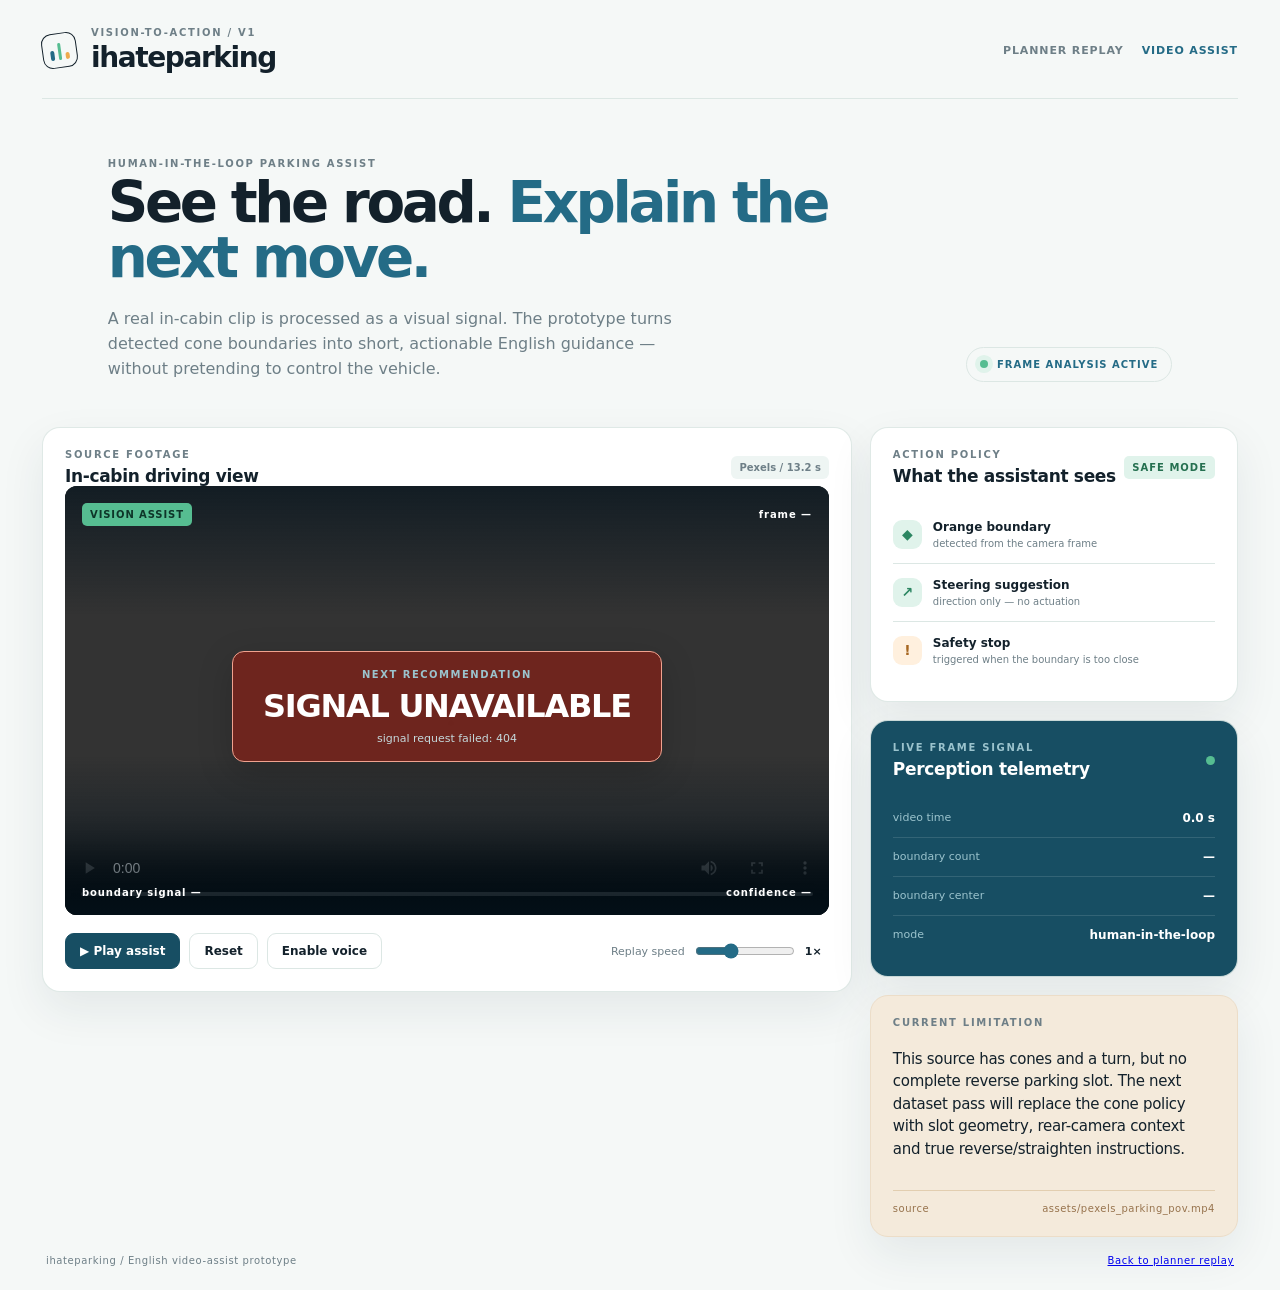
==== web/assist.html @ 02ad411f "feat: add english real-footage video assist" ====
<!doctype html>
<html lang="en">
<head>
  <meta charset="utf-8" />
  <meta name="viewport" content="width=device-width, initial-scale=1" />
  <title>ihateparking — Video Assist</title>
  <link rel="stylesheet" href="./styles.css" />
  <link rel="stylesheet" href="./assist.css" />
</head>
<body>
  <main class="app-shell">
    <header class="topbar">
      <div class="brand-lockup"><div class="brand-mark" aria-hidden="true"><span></span><span></span><span></span></div><div><p class="eyebrow">VISION-TO-ACTION / V1</p><h1>ihateparking</h1></div></div>
      <nav class="assist-nav"><a href="./">Planner replay</a><span class="active">Video assist</span></nav>
    </header>

    <section class="assist-hero"><div><p class="eyebrow">HUMAN-IN-THE-LOOP PARKING ASSIST</p><h2>See the road. <em>Explain the next move.</em></h2><p class="lede">A real in-cabin clip is processed as a visual signal. The prototype turns detected cone boundaries into short, actionable English guidance — without pretending to control the vehicle.</p></div><div class="assist-pill"><span class="live-dot"></span><strong>FRAME ANALYSIS ACTIVE</strong></div></section>

    <section class="assist-workspace">
      <div class="video-panel panel">
        <div class="panel-head"><div><p class="eyebrow">SOURCE FOOTAGE</p><h3>In-cabin driving view</h3></div><span class="source-chip">Pexels / 13.2 s</span></div>
        <div class="video-stage"><video id="source-video" controls playsinline preload="metadata" src="../assets/pexels_parking_pov.mp4"></video><canvas id="vision-boxes" aria-hidden="true"></canvas><div class="vision-overlay"><div class="overlay-top"><span class="vision-tag">VISION ASSIST</span><span id="frame-counter">frame —</span></div><div id="instruction-card" class="instruction-card"><small>NEXT RECOMMENDATION</small><strong id="instruction">Loading signal…</strong><span id="instruction-reason">Waiting for the first analyzed frame</span></div><div class="overlay-bottom"><span id="boundary-readout">boundary signal —</span><span id="confidence-readout">confidence —</span></div></div></div>
        <div class="video-controls"><button id="analyze-button" class="primary">▶ Play assist</button><button id="reset-video-button">Reset</button><button id="voice-button">Enable voice</button><label class="assist-speed">Replay speed <input id="assist-speed-slider" type="range" min="0.5" max="2" step="0.5" value="1" /><output id="assist-speed-value">1×</output></label></div>
      </div>

      <aside class="side-stack">
        <section class="panel instruction-panel"><div class="panel-head compact"><div><p class="eyebrow">ACTION POLICY</p><h3>What the assistant sees</h3></div><span class="badge good">SAFE MODE</span></div><div class="policy-line"><span class="policy-icon cone"></span><div><strong>Orange boundary</strong><small>detected from the camera frame</small></div></div><div class="policy-line"><span class="policy-icon steer"></span><div><strong>Steering suggestion</strong><small>direction only — no actuation</small></div></div><div class="policy-line"><span class="policy-icon stop"></span><div><strong>Safety stop</strong><small>triggered when the boundary is too close</small></div></div></section>
        <section class="panel signal-panel"><div class="panel-head compact"><div><p class="eyebrow">LIVE FRAME SIGNAL</p><h3>Perception telemetry</h3></div><span class="pulse"></span></div><div class="signal-row"><span>video time</span><strong id="assist-time">0.0 s</strong></div><div class="signal-row"><span>boundary count</span><strong id="boundary-count">—</strong></div><div class="signal-row"><span>boundary center</span><strong id="boundary-center">—</strong></div><div class="signal-row"><span>mode</span><strong>human-in-the-loop</strong></div></section>
        <section class="panel note-panel"><p class="eyebrow">CURRENT LIMITATION</p><p>This source has cones and a turn, but no complete reverse parking slot. The next dataset pass will replace the cone policy with slot geometry, rear-camera context and true reverse/straighten instructions.</p><div class="stack-label"><span>source</span><span>assets/pexels_parking_pov.mp4</span></div></section>
      </aside>
    </section>
    <footer class="footer"><span>ihateparking / English video-assist prototype</span><a href="./">Back to planner replay</a></footer>
  </main>
  <script src="./assist.js"></script>
</body>
</html>
---- web/styles.css ----
:root {
  --ink: #13212b;
  --muted: #6e7f87;
  --line: #dce7e4;
  --paper: #f5f8f7;
  --panel: #ffffff;
  --blue: #246b86;
  --blue-deep: #174e63;
  --mint: #56bd91;
  --mint-soft: #e0f3eb;
  --amber: #edaa4e;
  --red: #df705e;
  --shadow: 0 18px 45px rgba(24, 53, 61, .08);
}
* { box-sizing: border-box; }
body { margin: 0; color: var(--ink); background: var(--paper); font-family: Inter, ui-sans-serif, system-ui, -apple-system, BlinkMacSystemFont, "Segoe UI", sans-serif; }
.app-shell { max-width: 1480px; margin: 0 auto; padding: 28px 42px 24px; }
.topbar, .panel-head, .controls, .timeline-labels, .footer, .signal-row, .stack-label { display: flex; align-items: center; justify-content: space-between; }
.topbar { padding-bottom: 26px; border-bottom: 1px solid var(--line); }
.brand-lockup { display: flex; align-items: center; gap: 14px; }
.brand-mark { width: 35px; height: 35px; display: flex; gap: 4px; align-items: end; padding: 7px; border: 1px solid var(--ink); border-radius: 10px; transform: rotate(-8deg); }
.brand-mark span { width: 5px; background: var(--blue); border-radius: 4px; }
.brand-mark span:nth-child(1) { height: 10px; } .brand-mark span:nth-child(2) { height: 17px; background: var(--mint); } .brand-mark span:nth-child(3) { height: 7px; background: var(--amber); }
.eyebrow { margin: 0 0 6px; font-size: 10px; line-height: 1; letter-spacing: .17em; font-weight: 800; color: var(--muted); }
h1, h2, h3, p { margin-top: 0; } h1 { margin: 0; font-size: 28px; line-height: 1; letter-spacing: -.05em; } h2 { margin: 0; font-size: clamp(34px, 4.4vw, 66px); max-width: 760px; line-height: .98; letter-spacing: -.06em; font-weight: 700; } h2 em { color: var(--blue); font-style: normal; } h3 { margin: 0; font-size: 17px; letter-spacing: -.02em; }
.run-state { display: flex; align-items: center; gap: 9px; font-size: 11px; letter-spacing: .1em; font-weight: 800; color: var(--blue); }
.status-dot, .pulse { width: 9px; height: 9px; border-radius: 50%; background: var(--mint); box-shadow: 0 0 0 5px var(--mint-soft); } .pulse { box-shadow: none; animation: pulse 1.6s infinite; } @keyframes pulse { 50% { opacity: .3; transform: scale(.8); } }
.hero-copy { padding: 62px 5.5% 48px; display: flex; align-items: end; justify-content: space-between; gap: 40px; } .lede { max-width: 570px; margin: 22px 0 0; font-size: 16px; line-height: 1.55; color: var(--muted); } .hero-tag { min-width: 180px; padding-bottom: 8px; border-bottom: 2px solid var(--ink); display: flex; justify-content: space-between; font-size: 11px; letter-spacing: .1em; } .hero-tag span { color: var(--amber); font-size: 18px; }
.workspace { display: grid; grid-template-columns: minmax(0, 1.68fr) minmax(310px, .72fr); gap: 18px; align-items: start; }
.panel { background: var(--panel); border: 1px solid rgba(220,231,228,.9); border-radius: 18px; box-shadow: var(--shadow); } .visual-panel { padding: 22px; } .side-stack { display: grid; gap: 18px; } .metric-panel, .signal-panel, .note-panel { padding: 22px; } .compact { margin-bottom: 20px; }
.legend { display: flex; gap: 13px; color: var(--muted); font-size: 11px; } .legend span { display: flex; align-items: center; gap: 5px; } .swatch { display: inline-block; width: 16px; height: 3px; border-radius: 2px; } .swatch.plan { background: var(--amber); border-top: 1px dashed var(--amber); } .swatch.trace { background: var(--blue); }
.canvas-wrap { position: relative; min-height: 520px; background: #eff4f2; border-radius: 12px; overflow: hidden; border: 1px solid var(--line); } canvas { display: block; width: 100%; height: 520px; } .loading { position: absolute; inset: 0; display: grid; place-items: center; color: var(--muted); font-size: 13px; background: rgba(239,244,242,.9); } .loading.hidden { display: none; }
.timeline { margin: 18px 2px 0; } .timeline-track { position: relative; height: 5px; background: #e4ece9; border-radius: 5px; } #timeline-fill { height: 100%; width: 0; background: var(--blue); border-radius: 5px; } #timeline-thumb { position: absolute; top: 50%; left: 0; width: 13px; height: 13px; border-radius: 50%; transform: translate(-50%, -50%); background: var(--amber); border: 3px solid white; box-shadow: 0 1px 5px rgba(19,33,43,.2); } .timeline-labels { margin-top: 8px; font-size: 11px; color: var(--muted); }
.controls { margin-top: 20px; gap: 9px; justify-content: start; } button { border: 1px solid var(--line); border-radius: 9px; background: white; padding: 10px 14px; color: var(--ink); font: inherit; font-size: 12px; font-weight: 800; cursor: pointer; transition: transform .15s, background .15s, border-color .15s; } button:hover { transform: translateY(-1px); border-color: var(--blue); } button.primary { color: white; background: var(--blue-deep); border-color: var(--blue-deep); } .play-icon { margin-right: 5px; } .speed-control { margin-left: auto; display: flex; align-items: center; gap: 9px; color: var(--muted); font-size: 11px; } input[type=range] { accent-color: var(--blue); width: 100px; } output { width: 24px; color: var(--ink); font-weight: 800; }
.badge { padding: 6px 8px; border-radius: 5px; font-size: 10px; letter-spacing: .1em; font-weight: 900; } .badge.good { background: var(--mint-soft); color: #257050; } .badge.warn { background: #fff0de; color: #a66620; }
.metric-grid { display: grid; grid-template-columns: 1fr 1fr; gap: 10px; } .metric { padding: 14px 12px 12px; background: #f7faf9; border: 1px solid #edf2f0; border-radius: 10px; } .metric span, .metric small { display: block; color: var(--muted); font-size: 10px; } .metric strong { display: block; margin: 7px 0 4px; font-size: 15px; letter-spacing: -.02em; } .metric small { font-size: 10px; }
.signal-panel { background: var(--blue-deep); color: white; } .signal-panel .eyebrow, .signal-panel .signal-row span { color: #9bc3cd; } .signal-row { padding: 12px 0; border-bottom: 1px solid rgba(255,255,255,.12); font-size: 11px; } .signal-row:last-child { border-bottom: 0; } .signal-row strong { font-variant-numeric: tabular-nums; font-size: 12px; color: #fff; }
.note-panel { background: #f4eadb; border-color: #ecddc8; } .note-panel > p:not(.eyebrow) { margin: 20px 0 30px; line-height: 1.5; font-size: 15px; letter-spacing: -.02em; } .note-panel strong { color: var(--blue-deep); } .stack-label { padding-top: 12px; border-top: 1px solid #e2ceb0; color: #97734d; font-size: 10px; letter-spacing: .05em; }
.footer { margin-top: 18px; padding: 0 4px; color: var(--muted); font-size: 10px; letter-spacing: .06em; }
@media (max-width: 980px) { .app-shell { padding: 20px; } .hero-copy { padding: 44px 0 34px; } .workspace { grid-template-columns: 1fr; } .canvas-wrap, canvas { min-height: 430px; height: 430px; } }
@media (max-width: 580px) { .hero-copy { display: block; } .hero-tag { margin-top: 25px; } .legend { display: none; } .controls { flex-wrap: wrap; } .speed-control { width: 100%; margin-left: 0; margin-top: 8px; } }
---- web/assist.css ----
.assist-nav { display: flex; align-items: center; gap: 18px; color: var(--muted); font-size: 11px; font-weight: 800; letter-spacing: .08em; text-transform: uppercase; } .assist-nav a { color: var(--muted); text-decoration: none; } .assist-nav .active { color: var(--blue); }
.assist-hero { padding: 60px 5.5% 45px; display: flex; align-items: end; justify-content: space-between; gap: 35px; } .assist-pill { display: flex; align-items: center; gap: 9px; padding: 11px 13px; border: 1px solid var(--line); border-radius: 100px; color: var(--blue); font-size: 10px; letter-spacing: .1em; white-space: nowrap; } .live-dot { width: 8px; height: 8px; background: var(--mint); border-radius: 50%; box-shadow: 0 0 0 5px var(--mint-soft); }
.assist-workspace { display: grid; grid-template-columns: minmax(0, 1.65fr) minmax(310px, .75fr); gap: 18px; align-items: start; } .video-panel { padding: 22px; } .source-chip { padding: 6px 8px; border-radius: 6px; background: #eef5f3; color: var(--muted); font-size: 10px; font-weight: 800; }
.video-stage { position: relative; overflow: hidden; background: #10202b; border-radius: 12px; aspect-ratio: 16 / 9; } #source-video { display: block; width: 100%; height: 100%; object-fit: cover; } #vision-boxes { position: absolute; inset: 0; width: 100%; height: 100%; pointer-events: none; } .vision-overlay { pointer-events: none; position: absolute; inset: 0; padding: 17px; display: flex; flex-direction: column; justify-content: space-between; background: linear-gradient(180deg, rgba(4,19,29,.68), transparent 30%, transparent 63%, rgba(4,19,29,.8)); color: white; } .overlay-top, .overlay-bottom { display: flex; align-items: center; justify-content: space-between; font-size: 10px; letter-spacing: .09em; font-weight: 800; } .vision-tag { padding: 6px 8px; background: var(--mint); color: #0e3528; border-radius: 5px; } .instruction-card { align-self: center; min-width: min(80%, 430px); padding: 17px 20px 16px; border: 1px solid rgba(255,255,255,.35); border-radius: 12px; background: rgba(15,45,58,.84); backdrop-filter: blur(6px); text-align: center; box-shadow: 0 10px 35px rgba(0,0,0,.18); } .instruction-card small { display: block; margin-bottom: 7px; color: #9bc3cd; font-size: 10px; letter-spacing: .15em; font-weight: 800; } .instruction-card strong { display: block; font-size: clamp(20px, 3vw, 32px); letter-spacing: -.04em; } .instruction-card span { display: block; margin-top: 7px; color: #c5d9dc; font-size: 11px; } .instruction-card.stop { background: rgba(116,36,29,.92); border-color: #f0a28f; } .instruction-card.turn { background: rgba(26,72,91,.92); }
.video-controls { display: flex; align-items: center; gap: 9px; margin-top: 18px; } .assist-speed { margin-left: auto; display: flex; align-items: center; gap: 8px; color: var(--muted); font-size: 11px; } .assist-speed input { accent-color: var(--blue); width: 100px; }
.instruction-panel { padding: 22px; } .policy-line { display: flex; gap: 11px; align-items: center; padding: 14px 0; border-bottom: 1px solid var(--line); } .policy-line:last-child { border-bottom: 0; } .policy-line strong, .policy-line small { display: block; } .policy-line strong { font-size: 12px; } .policy-line small { margin-top: 4px; color: var(--muted); font-size: 10px; } .policy-icon { width: 29px; height: 29px; display: grid; place-items: center; border-radius: 9px; background: var(--mint-soft); } .policy-icon::after { color: #2c8662; font-size: 14px; font-weight: 900; } .policy-icon.cone::after { content: '◆'; } .policy-icon.steer::after { content: '↗'; } .policy-icon.stop { background: #fff0de; } .policy-icon.stop::after { content: '!'; color: #a66620; }
.video-panel + .side-stack .note-panel { margin-top: 0; }
@media (max-width: 980px) { .assist-hero { padding: 44px 0 34px; display: block; } .assist-pill { display: inline-flex; margin-top: 24px; } .assist-workspace { grid-template-columns: 1fr; } } @media (max-width: 580px) { .assist-nav { gap: 8px; font-size: 9px; } .video-controls { flex-wrap: wrap; } .assist-speed { width: 100%; margin-left: 0; margin-top: 8px; } }
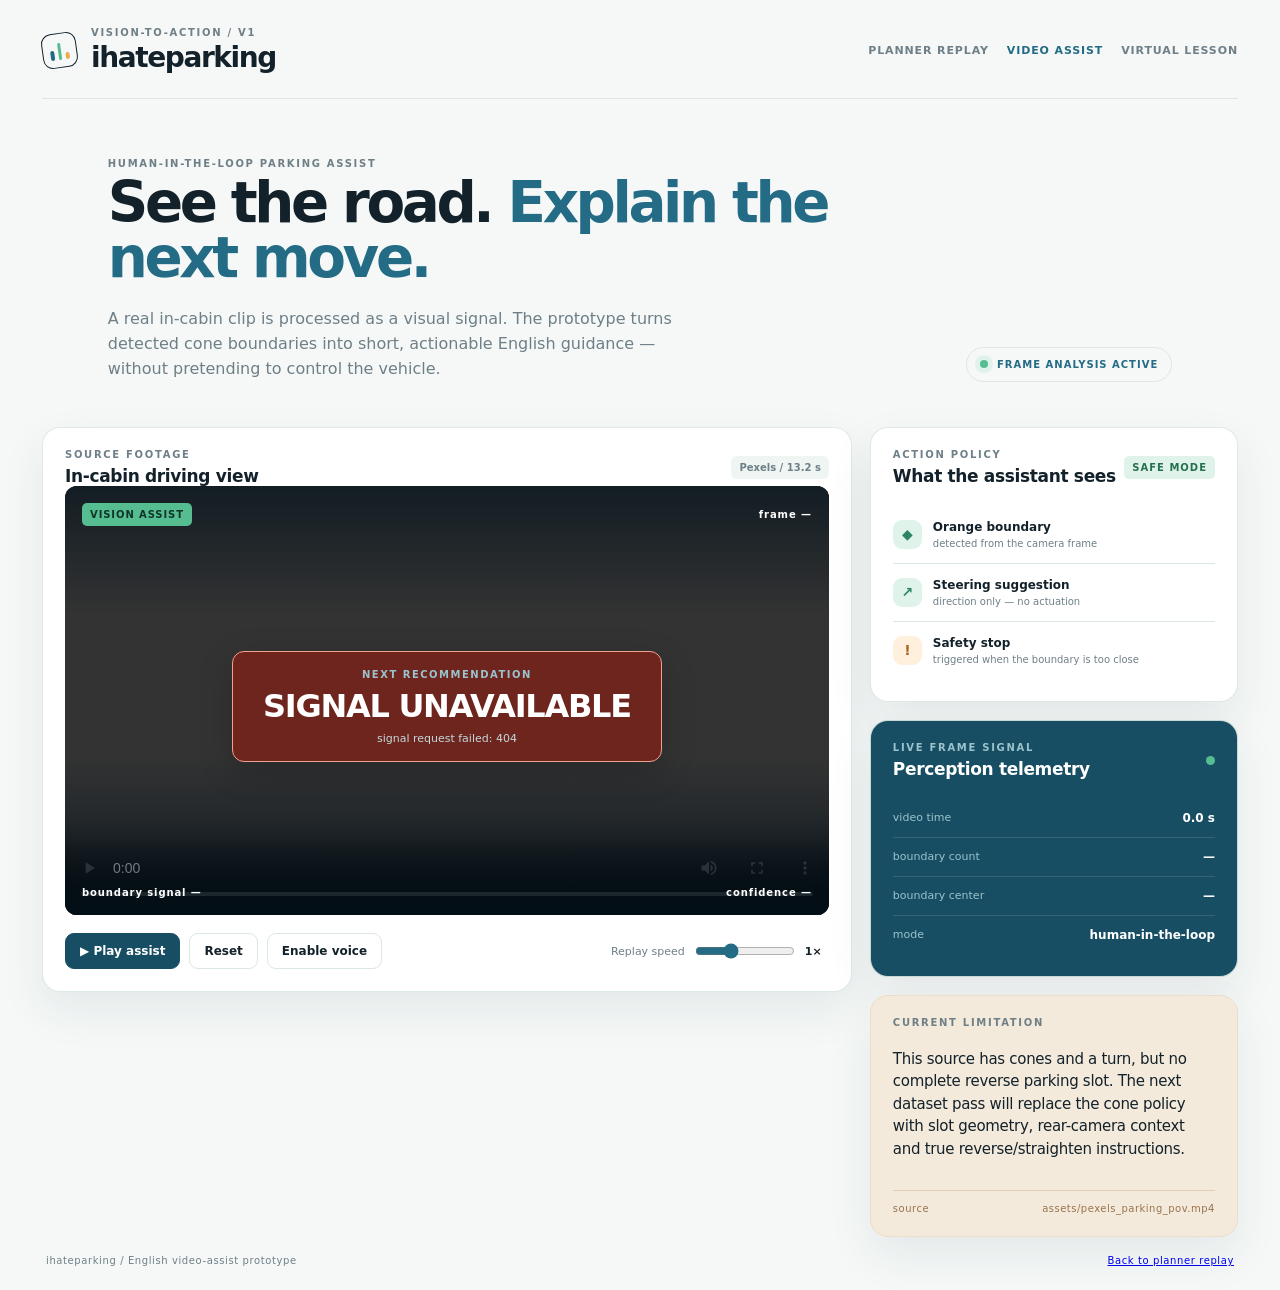
==== commit e4498bba: "feat: add self-generated virtual parking lesson" ====
--- a/web/assist.html
+++ b/web/assist.html
@@ -11,7 +11,7 @@
   <main class="app-shell">
     <header class="topbar">
       <div class="brand-lockup"><div class="brand-mark" aria-hidden="true"><span></span><span></span><span></span></div><div><p class="eyebrow">VISION-TO-ACTION / V1</p><h1>ihateparking</h1></div></div>
-      <nav class="assist-nav"><a href="./">Planner replay</a><span class="active">Video assist</span></nav>
+      <nav class="assist-nav"><a href="./">Planner replay</a><span class="active">Video assist</span><a href="./tutorial.html">Virtual lesson</a></nav>
     </header>
 
     <section class="assist-hero"><div><p class="eyebrow">HUMAN-IN-THE-LOOP PARKING ASSIST</p><h2>See the road. <em>Explain the next move.</em></h2><p class="lede">A real in-cabin clip is processed as a visual signal. The prototype turns detected cone boundaries into short, actionable English guidance — without pretending to control the vehicle.</p></div><div class="assist-pill"><span class="live-dot"></span><strong>FRAME ANALYSIS ACTIVE</strong></div></section>
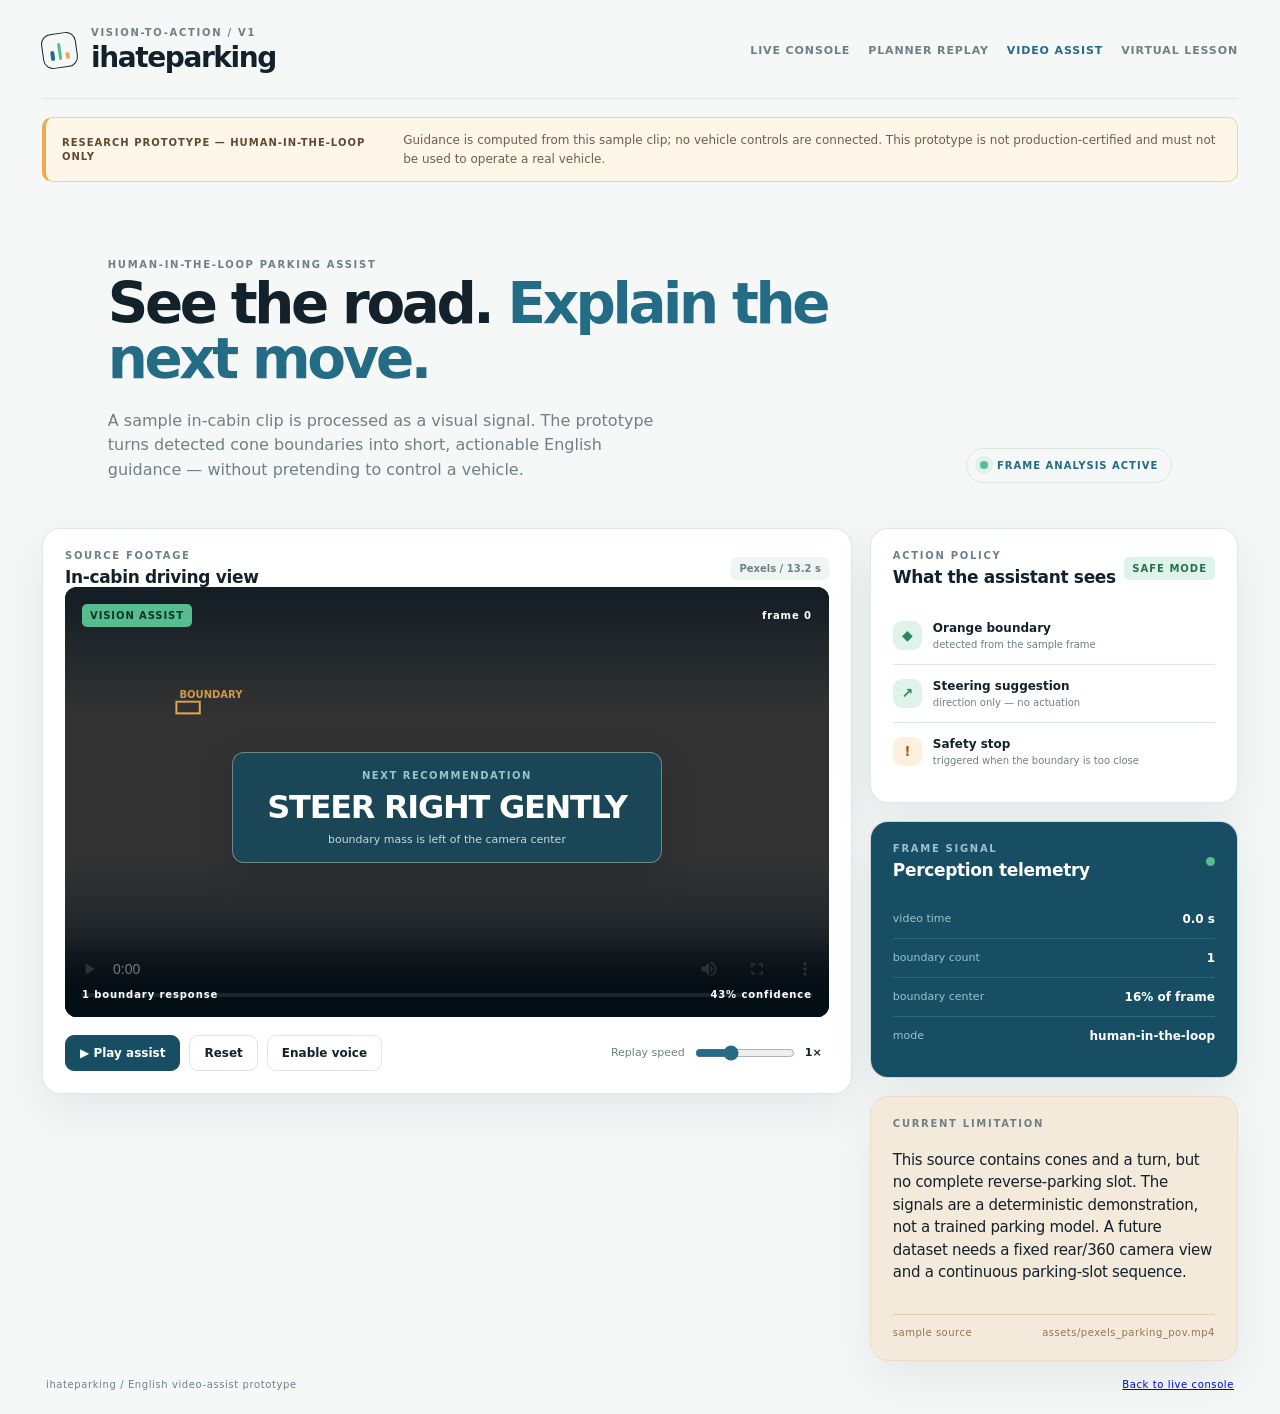
==== commit 739b6046: "Build permanent ihateparking research website" ====
--- a/web/assist.html
+++ b/web/assist.html
@@ -3,6 +3,8 @@
 <head>
   <meta charset="utf-8" />
   <meta name="viewport" content="width=device-width, initial-scale=1" />
+  <meta name="description" content="Human-in-the-loop video-assist prototype for parking-related visual cues." />
+  <link rel="icon" href="/assets/ihateparking-logo.svg" type="image/svg+xml" />
   <title>ihateparking — Video Assist</title>
   <link rel="stylesheet" href="./styles.css" />
   <link rel="stylesheet" href="./assist.css" />
@@ -11,10 +13,11 @@
   <main class="app-shell">
     <header class="topbar">
       <div class="brand-lockup"><div class="brand-mark" aria-hidden="true"><span></span><span></span><span></span></div><div><p class="eyebrow">VISION-TO-ACTION / V1</p><h1>ihateparking</h1></div></div>
-      <nav class="assist-nav"><a href="./">Planner replay</a><span class="active">Video assist</span><a href="./tutorial.html">Virtual lesson</a></nav>
+      <nav class="assist-nav"><a href="/">Live console</a><a href="./">Planner replay</a><span class="active">Video assist</span><a href="./tutorial.html">Virtual lesson</a></nav>
     </header>
+    <aside class="lab-disclaimer" role="note"><strong>RESEARCH PROTOTYPE — HUMAN-IN-THE-LOOP ONLY</strong><span>Guidance is computed from this sample clip; no vehicle controls are connected. This prototype is not production-certified and must not be used to operate a real vehicle.</span></aside>
 
-    <section class="assist-hero"><div><p class="eyebrow">HUMAN-IN-THE-LOOP PARKING ASSIST</p><h2>See the road. <em>Explain the next move.</em></h2><p class="lede">A real in-cabin clip is processed as a visual signal. The prototype turns detected cone boundaries into short, actionable English guidance — without pretending to control the vehicle.</p></div><div class="assist-pill"><span class="live-dot"></span><strong>FRAME ANALYSIS ACTIVE</strong></div></section>
+    <section class="assist-hero"><div><p class="eyebrow">HUMAN-IN-THE-LOOP PARKING ASSIST</p><h2>See the road. <em>Explain the next move.</em></h2><p class="lede">A sample in-cabin clip is processed as a visual signal. The prototype turns detected cone boundaries into short, actionable English guidance — without pretending to control a vehicle.</p></div><div class="assist-pill"><span class="live-dot"></span><strong>FRAME ANALYSIS ACTIVE</strong></div></section>
 
     <section class="assist-workspace">
       <div class="video-panel panel">
@@ -24,12 +27,12 @@
       </div>
 
       <aside class="side-stack">
-        <section class="panel instruction-panel"><div class="panel-head compact"><div><p class="eyebrow">ACTION POLICY</p><h3>What the assistant sees</h3></div><span class="badge good">SAFE MODE</span></div><div class="policy-line"><span class="policy-icon cone"></span><div><strong>Orange boundary</strong><small>detected from the camera frame</small></div></div><div class="policy-line"><span class="policy-icon steer"></span><div><strong>Steering suggestion</strong><small>direction only — no actuation</small></div></div><div class="policy-line"><span class="policy-icon stop"></span><div><strong>Safety stop</strong><small>triggered when the boundary is too close</small></div></div></section>
-        <section class="panel signal-panel"><div class="panel-head compact"><div><p class="eyebrow">LIVE FRAME SIGNAL</p><h3>Perception telemetry</h3></div><span class="pulse"></span></div><div class="signal-row"><span>video time</span><strong id="assist-time">0.0 s</strong></div><div class="signal-row"><span>boundary count</span><strong id="boundary-count">—</strong></div><div class="signal-row"><span>boundary center</span><strong id="boundary-center">—</strong></div><div class="signal-row"><span>mode</span><strong>human-in-the-loop</strong></div></section>
-        <section class="panel note-panel"><p class="eyebrow">CURRENT LIMITATION</p><p>This source has cones and a turn, but no complete reverse parking slot. The next dataset pass will replace the cone policy with slot geometry, rear-camera context and true reverse/straighten instructions.</p><div class="stack-label"><span>source</span><span>assets/pexels_parking_pov.mp4</span></div></section>
+        <section class="panel instruction-panel"><div class="panel-head compact"><div><p class="eyebrow">ACTION POLICY</p><h3>What the assistant sees</h3></div><span class="badge good">SAFE MODE</span></div><div class="policy-line"><span class="policy-icon cone"></span><div><strong>Orange boundary</strong><small>detected from the sample frame</small></div></div><div class="policy-line"><span class="policy-icon steer"></span><div><strong>Steering suggestion</strong><small>direction only — no actuation</small></div></div><div class="policy-line"><span class="policy-icon stop"></span><div><strong>Safety stop</strong><small>triggered when the boundary is too close</small></div></div></section>
+        <section class="panel signal-panel"><div class="panel-head compact"><div><p class="eyebrow">FRAME SIGNAL</p><h3>Perception telemetry</h3></div><span class="pulse"></span></div><div class="signal-row"><span>video time</span><strong id="assist-time">0.0 s</strong></div><div class="signal-row"><span>boundary count</span><strong id="boundary-count">—</strong></div><div class="signal-row"><span>boundary center</span><strong id="boundary-center">—</strong></div><div class="signal-row"><span>mode</span><strong>human-in-the-loop</strong></div></section>
+        <section class="panel note-panel"><p class="eyebrow">CURRENT LIMITATION</p><p>This source contains cones and a turn, but no complete reverse-parking slot. The signals are a deterministic demonstration, not a trained parking model. A future dataset needs a fixed rear/360 camera view and a continuous parking-slot sequence.</p><div class="stack-label"><span>sample source</span><span>assets/pexels_parking_pov.mp4</span></div></section>
       </aside>
     </section>
-    <footer class="footer"><span>ihateparking / English video-assist prototype</span><a href="./">Back to planner replay</a></footer>
+    <footer class="footer"><span>ihateparking / English video-assist prototype</span><a href="/">Back to live console</a></footer>
   </main>
   <script src="./assist.js"></script>
 </body>
--- a/web/styles.css
+++ b/web/styles.css
@@ -39,3 +39,7 @@
 .footer { margin-top: 18px; padding: 0 4px; color: var(--muted); font-size: 10px; letter-spacing: .06em; }
 @media (max-width: 980px) { .app-shell { padding: 20px; } .hero-copy { padding: 44px 0 34px; } .workspace { grid-template-columns: 1fr; } .canvas-wrap, canvas { min-height: 430px; height: 430px; } }
 @media (max-width: 580px) { .hero-copy { display: block; } .hero-tag { margin-top: 25px; } .legend { display: none; } .controls { flex-wrap: wrap; } .speed-control { width: 100%; margin-left: 0; margin-top: 8px; } }
+
+.lab-disclaimer{display:grid;grid-template-columns:minmax(210px,.4fr) 1fr;gap:14px;align-items:center;margin:18px 0;padding:13px 16px;border:1px solid #ead1b1;border-left:4px solid var(--amber);border-radius:10px;background:#fff6ea;color:#5f4932}.lab-disclaimer strong{font-size:10px;line-height:1.4;letter-spacing:.1em}.lab-disclaimer span{font-size:12px;line-height:1.55;color:#705d4a}@media(max-width:680px){.lab-disclaimer{grid-template-columns:1fr;gap:6px}.lab-disclaimer span{font-size:11px}}
+
+.lab-disclaimer{display:grid;grid-template-columns:minmax(210px,.4fr) 1fr;gap:14px;align-items:center;margin:18px 0;padding:13px 16px;border:1px solid #ead1b1;border-left:4px solid var(--amber);border-radius:10px;background:#fff6ea;color:#5f4932}.lab-disclaimer strong{font-size:10px;line-height:1.4;letter-spacing:.1em}.lab-disclaimer span{font-size:12px;line-height:1.55;color:#705d4a}@media(max-width:680px){.lab-disclaimer{grid-template-columns:1fr;gap:6px}.lab-disclaimer span{font-size:11px}}
